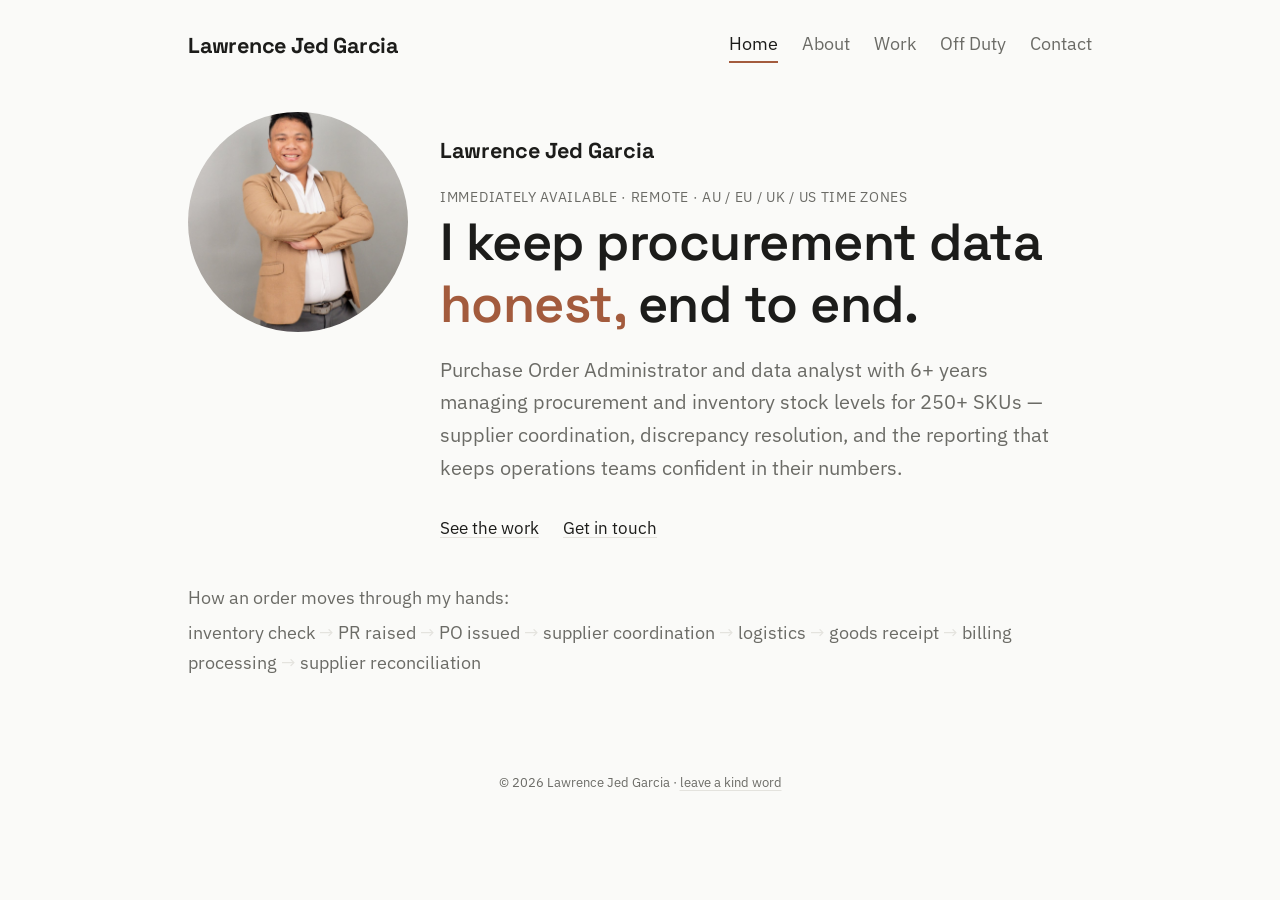
==== index.html @ df940372 "Update og:url meta tag to Vercel production domain" ====
<!DOCTYPE html>
<html lang="en">
<head>
<meta charset="UTF-8">
<meta name="viewport" content="width=device-width, initial-scale=1.0">
<title>Lawrence Jed Garcia — Purchase Order Administrator &amp; Data Analyst</title>
<meta name="description" content="Lawrence Jed Garcia — Purchase Order Administrator and data analyst with 6+ years managing procurement, inventory stock levels, and data reconciliation. Remote-ready, open to AU, EU, UK, and US time zones.">

<link rel="icon" type="image/png" href="favicon.png">

<meta property="og:type" content="website">
<meta property="og:title" content="Lawrence Jed Garcia — Purchase Order Administrator & Data Analyst">
<meta property="og:description" content="6+ years managing procurement, inventory stock levels, supplier coordination, and data reconciliation. Remote-ready, open to AU, EU, UK, and US time zones, immediately available.">
<meta property="og:image" content="photo.jpg">
<meta property="og:url" content="https://lawrencejedgarcia.vercel.app/">

<meta name="twitter:card" content="summary">
<meta name="twitter:title" content="Lawrence Jed Garcia — Purchase Order Administrator & Data Analyst">
<meta name="twitter:description" content="6+ years managing procurement, inventory stock levels, and data reconciliation. Remote-ready, open to AU, EU, UK, and US time zones.">
<meta name="twitter:image" content="photo.jpg">

<link rel="preconnect" href="https://fonts.googleapis.com">
<link rel="preconnect" href="https://fonts.gstatic.com" crossorigin>
<link href="https://fonts.googleapis.com/css2?family=Space+Grotesk:wght@500;600;700&family=IBM+Plex+Sans:wght@400;500&display=swap" rel="stylesheet">
<link rel="stylesheet" href="style.css">
</head>
<body>

<nav class="nav">
  <a class="brand" href="index.html">Lawrence Jed Garcia</a>
  <div class="links">
    <a href="index.html" class="active">Home</a>
    <a href="about.html">About</a>
    <a href="work.html">Work</a>
    <a href="personal.html">Off Duty</a>
    <a href="contact.html">Contact</a>
  </div>
</nav>

<header class="hero">
  <div class="wrap">
    <div class="hero-row">
      <div class="photo">
        <a href="photo.jpg" target="_blank" rel="noopener" aria-label="View full-size photo of Lawrence Jed Garcia">
          <img src="photo.jpg" alt="Portrait of Lawrence Jed Garcia">
        </a>
      </div>
      <div>
        <p class="whoami">Lawrence Jed Garcia</p>
        <span class="eyebrow">Immediately available · Remote · AU / EU / UK / US time zones</span>
        <h1>I keep procurement data <span class="accent">honest,</span> end to end.</h1>
        <p class="sub">
          Purchase Order Administrator and data analyst with 6+ years managing procurement
          and inventory stock levels for 250+ SKUs — supplier coordination, discrepancy
          resolution, and the reporting that keeps operations teams confident in their numbers.
        </p>
        <div class="actions">
          <a class="link" href="work.html">See the work</a>
          <a class="link" href="contact.html">Get in touch</a>
        </div>
      </div>
    </div>

    <div class="process">
      <div>How an order moves through my hands:</div>
      <div class="steps">
        <span>inventory check</span><span>PR raised</span><span>PO issued</span><span>supplier coordination</span><span>logistics</span><span>goods receipt</span><span>billing processing</span><span>supplier reconciliation</span>
      </div>
    </div>
  </div>
</header>

<footer>© <span id="year"></span> Lawrence Jed Garcia · <a class="link" href="testimonial.html" style="color:inherit;">leave a kind word</a></footer>

<script src="transitions.js" defer></script>
<script>document.getElementById('year').textContent = new Date().getFullYear();</script>

</body>
</html>
---- style.css ----
:root{
  --bg: #fafaf8;
  --text: #1c1c1a;
  --text-dim: #6b6b66;
  --line: #e4e3de;
  --accent: #a35b3d;
  --max: 960px;
}

* { box-sizing: border-box; }
html { scroll-behavior: smooth; }

html{ font-size: 18px; }

body{
  margin:0;
  background: var(--bg);
  color: var(--text);
  font-family: 'IBM Plex Sans', system-ui, sans-serif;
  line-height: 1.65;
  -webkit-font-smoothing: antialiased;
}

h1,h2,h3 { font-family:'Space Grotesk', sans-serif; font-weight:600; margin:0; letter-spacing:-0.01em; }

a { color: inherit; }
a.link{ text-decoration: underline; text-decoration-color: var(--line); text-underline-offset: 3px; transition: text-decoration-color .15s ease; }
a.link:hover{ text-decoration-color: var(--accent); }

::selection { background: var(--accent); color: #fff; }

:focus-visible { outline: 2px solid var(--accent); outline-offset: 3px; }

.wrap{ max-width: var(--max); margin: 0 auto; padding: 0 28px; }

/* ---------- nav ---------- */
.nav{
  display:flex;
  align-items:center;
  justify-content: space-between;
  flex-wrap: wrap;
  gap: 14px;
  padding: 28px 28px 0;
  max-width: var(--max);
  margin: 0 auto;
}
.nav .brand{
  font-family:'Space Grotesk', sans-serif;
  font-weight: 700;
  font-size: 1.2rem;
  letter-spacing: -0.01em;
  text-decoration:none;
}
.nav .links{ display:flex; gap: 24px; flex-wrap: wrap; font-size: 1rem; }
.nav .links a{
  text-decoration:none;
  color: var(--text-dim);
  padding-bottom: 2px;
  border-bottom: 2px solid transparent;
}
.nav .links a:hover{ color: var(--text); }
.nav .links a.active{ color: var(--text); border-bottom-color: var(--accent); }

section{ padding: 64px 28px; }
section + section{ border-top: 1px solid var(--line); }

.eyebrow{
  font-size: 14px;
  color: var(--text-dim);
  letter-spacing: 0.05em;
  text-transform: uppercase;
  margin-bottom: 22px;
}

/* ---------- hero ---------- */
header.hero{ padding: 48px 28px 64px; }

.hero-row{
  display:flex;
  align-items:flex-start;
  gap: 32px;
}
.hero-row .photo{
  flex: 0 0 220px;
  width: 220px;
  height: 220px;
  border-radius: 50%;
  overflow: hidden;
  background: var(--line);
}
.hero-row .photo a{ display:block; width:100%; height:100%; cursor: pointer; }
.hero-row .photo img{ width:100%; height:100%; object-fit: cover; display:block; transition: transform .2s ease, opacity .2s ease; }
.hero-row .photo a:hover img{ transform: scale(1.05); opacity: 0.92; }

.hero .whoami{
  font-family:'Space Grotesk', sans-serif;
  font-weight: 700;
  font-size: 1.2rem;
  color: var(--text);
  margin-bottom: 12px;
}

.hero h1{
  font-size: clamp(2.1rem, 4.8vw, 2.9rem);
  line-height: 1.2;
}
.hero h1 .accent{ color: var(--accent); }

.hero p.sub{
  margin-top: 18px;
  max-width: 52ch;
  color: var(--text-dim);
  font-size: 1.1rem;
}

.actions{ margin-top: 30px; display:flex; gap: 24px; flex-wrap: wrap; font-size: 0.95rem; }

.process{
  margin-top: 40px;
  font-size: 1rem;
  color: var(--text-dim);
}
.process .steps{ margin-top: 6px; }
.process .steps span:not(:last-child)::after{ content: ' → '; color: var(--line); }

/* ---------- page header (non-home pages) ---------- */
.page-head{ padding: 48px 28px 8px; }
.page-head h1{ font-size: clamp(1.8rem, 3.8vw, 2.3rem); }

/* ---------- about ---------- */
section h2{ font-size: 1.5rem; margin-bottom: 20px; }
.about p{ color: var(--text); max-width: 60ch; font-size: 1.05rem; }
.about p + p{ margin-top: 14px; }
.about p.dim{ color: var(--text-dim); }

.skills{ margin-top: 30px; }
.skills-group{ margin-bottom: 22px; }
.skills-group:last-child{ margin-bottom: 0; }
.skills-heading{
  font-size: 0.85rem;
  color: var(--text-dim);
  text-transform: uppercase;
  letter-spacing: 0.05em;
  margin-bottom: 10px;
}
.chips{ display:flex; flex-wrap: wrap; gap: 8px; }
.chip{
  font-size: 0.92rem;
  padding: 7px 14px;
  border: 1px solid var(--line);
  border-radius: 999px;
  color: var(--text);
  background: #fff;
}

.facts{ margin-top: 30px; font-size: 1rem; }
.facts .row{ display:flex; gap: 16px; padding: 12px 0; border-top: 1px solid var(--line); }
.facts .row:last-child{ border-bottom: 1px solid var(--line); }
.facts .row dt{ flex: 0 0 130px; color: var(--text-dim); }
.facts .row dd{ margin:0; }

/* ---------- work ---------- */
.entry{ padding: 26px 0; border-top: 1px solid var(--line); }
.entry:last-child{ border-bottom: 1px solid var(--line); }
.entry .tag{ font-size: 13px; color: var(--accent); text-transform: uppercase; letter-spacing: 0.05em; }
.entry h3{ font-size: 1.2rem; margin: 8px 0 2px; }
.entry .org{ color: var(--text-dim); font-size: 0.98rem; margin-bottom: 12px; }
.entry p{ color: var(--text-dim); font-size: 1.02rem; max-width: 58ch; }
.entry ul{ margin: 4px 0 0; padding-left: 20px; max-width: 58ch; }
.entry ul li{ color: var(--text-dim); font-size: 1.02rem; margin-bottom: 6px; }

/* ---------- personal ---------- */
.personal .entry p{ margin: 0; font-size: 1.05rem; }
.personal .entry img{ transition: transform .2s ease, opacity .2s ease; cursor: pointer; }
.personal .entry a:hover img{ transform: scale(1.05); opacity: 0.9; }

/* ---------- testimonials ---------- */
.testimonial{
  padding: 26px 0;
  border-top: 1px solid var(--line);
}
.testimonial:last-child{ border-bottom: 1px solid var(--line); }
.testimonial blockquote{
  margin: 0;
  font-family: 'Space Grotesk', sans-serif;
  font-size: 1.15rem;
  line-height: 1.5;
  color: var(--text);
  max-width: 62ch;
}
.testimonial blockquote::before{
  content: '“';
  color: var(--accent);
  font-size: 1.5em;
  line-height: 0;
  vertical-align: -0.15em;
  margin-right: 4px;
}
.testimonial blockquote::after{
  content: '”';
  color: var(--accent);
  font-size: 1.5em;
  line-height: 0;
  vertical-align: -0.35em;
  margin-left: 2px;
}
.testimonial .attribution{
  margin-top: 14px;
  font-size: 0.95rem;
  color: var(--text-dim);
}

/* ---------- contact ---------- */
.contact a.mail{
  font-family:'Space Grotesk', sans-serif;
  font-size: clamp(1.4rem, 3vw, 1.85rem);
  font-weight: 600;
  text-decoration: none;
  border-bottom: 2px solid var(--accent);
  padding-bottom: 3px;
}
.contact .socials{ margin-top: 22px; display:flex; gap: 22px; font-size: 1.02rem; }

footer{
  padding: 30px 28px 48px;
  text-align:center;
  color: var(--text-dim);
  font-size: 12.5px;
}

@media (max-width: 560px){
  .hero-row{ flex-direction: column; gap: 20px; }
}

@media (prefers-reduced-motion: reduce){ html{ scroll-behavior:auto; } }

/* ---------- page transitions ---------- */
@keyframes fadeIn {
  from { opacity: 0; transform: translateY(6px); }
  to   { opacity: 1; transform: translateY(0); }
}

body{
  animation: fadeIn 0.35s ease-out;
}

body.is-leaving{
  opacity: 0;
  transform: translateY(-4px);
  transition: opacity 0.2s ease-out, transform 0.2s ease-out;
}

@media (prefers-reduced-motion: reduce){
  body{ animation: none; }
  body.is-leaving{ transition: none; transform: none; }
}
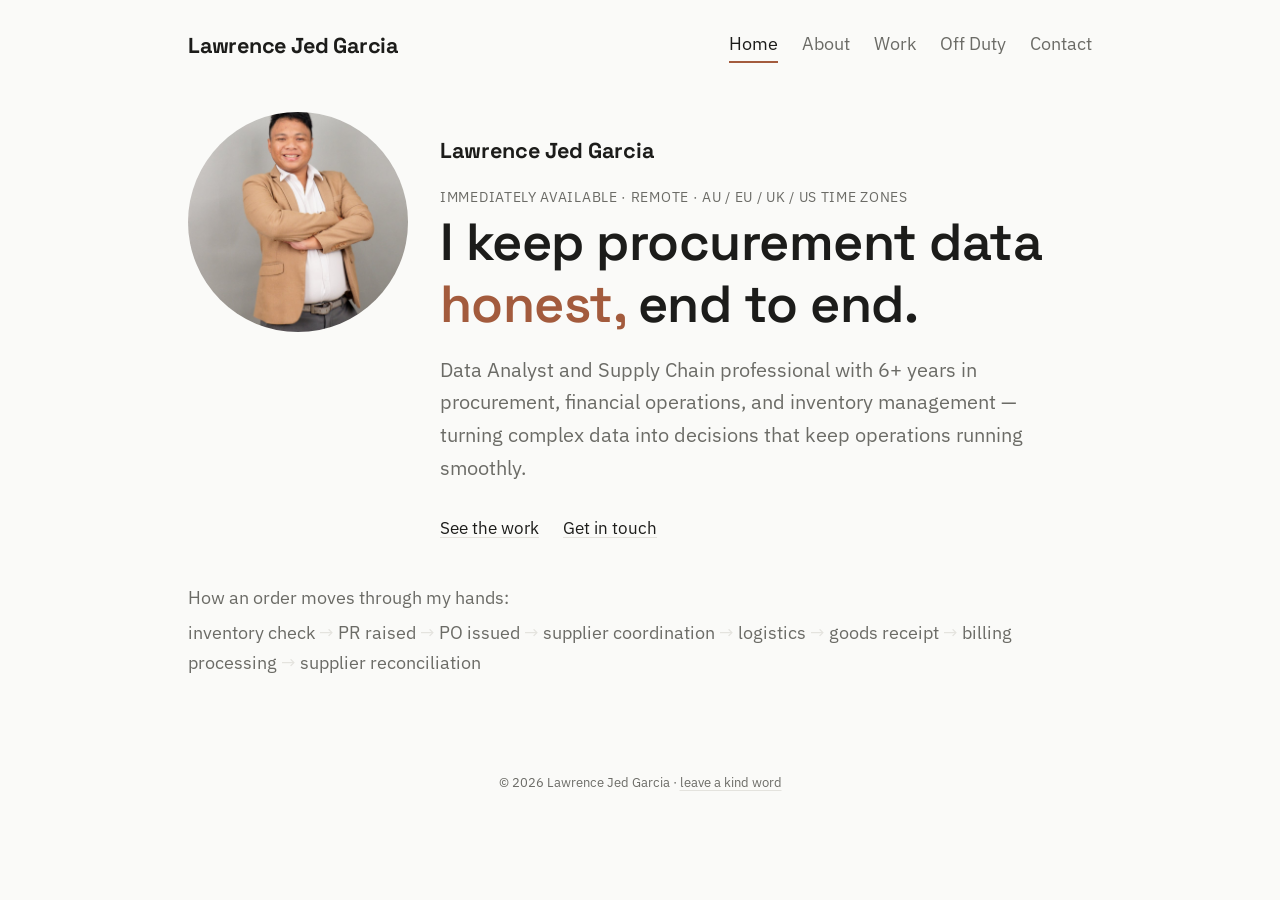
==== commit 2c5d2160: "Rewrite hero subheading to lead with data analysis and supply chain" ====
--- a/index.html
+++ b/index.html
@@ -50,9 +50,9 @@
         <span class="eyebrow">Immediately available · Remote · AU / EU / UK / US time zones</span>
         <h1>I keep procurement data <span class="accent">honest,</span> end to end.</h1>
         <p class="sub">
-          Purchase Order Administrator and data analyst with 6+ years managing procurement
-          and inventory stock levels for 250+ SKUs — supplier coordination, discrepancy
-          resolution, and the reporting that keeps operations teams confident in their numbers.
+          Data Analyst and Supply Chain professional with 6+ years in procurement,
+          financial operations, and inventory management — turning complex data into
+          decisions that keep operations running smoothly.
         </p>
         <div class="actions">
           <a class="link" href="work.html">See the work</a>
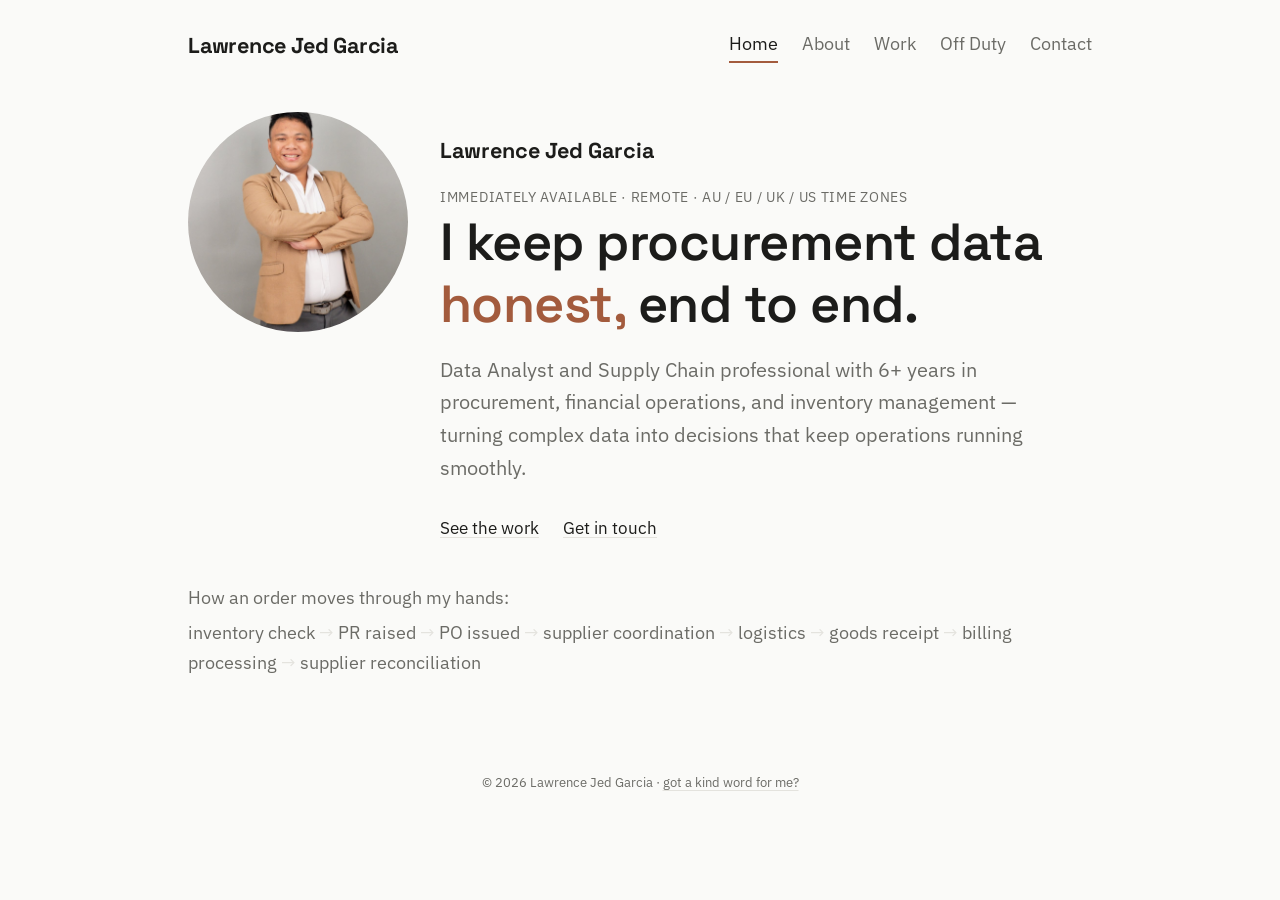
==== commit 95baef91: "Make footer testimonial link phrasing more personal" ====
--- a/index.html
+++ b/index.html
@@ -70,7 +70,7 @@
   </div>
 </header>
 
-<footer>© <span id="year"></span> Lawrence Jed Garcia · <a class="link" href="testimonial.html" style="color:inherit;">leave a kind word</a></footer>
+<footer>© <span id="year"></span> Lawrence Jed Garcia · <a class="link" href="testimonial.html" style="color:inherit;">got a kind word for me?</a></footer>
 
 <script src="transitions.js" defer></script>
 <script>document.getElementById('year').textContent = new Date().getFullYear();</script>
--- a/style.css
+++ b/style.css
@@ -235,22 +235,30 @@
 @media (prefers-reduced-motion: reduce){ html{ scroll-behavior:auto; } }
 
 /* ---------- page transitions ---------- */
+:root{
+  --page-ease: cubic-bezier(0.22, 0.61, 0.36, 1);
+  --page-enter: 0.42s;
+  --page-leave: 0.28s;
+}
+
 @keyframes fadeIn {
-  from { opacity: 0; transform: translateY(6px); }
+  from { opacity: 0; transform: translateY(10px); }
   to   { opacity: 1; transform: translateY(0); }
 }
 
 body{
-  animation: fadeIn 0.35s ease-out;
+  animation: fadeIn var(--page-enter) var(--page-ease) both;
+  will-change: opacity, transform;
 }
 
 body.is-leaving{
   opacity: 0;
-  transform: translateY(-4px);
-  transition: opacity 0.2s ease-out, transform 0.2s ease-out;
+  transform: translateY(-8px);
+  transition: opacity var(--page-leave) var(--page-ease),
+              transform var(--page-leave) var(--page-ease);
 }
 
 @media (prefers-reduced-motion: reduce){
-  body{ animation: none; }
+  body{ animation: none; will-change: auto; }
   body.is-leaving{ transition: none; transform: none; }
 }
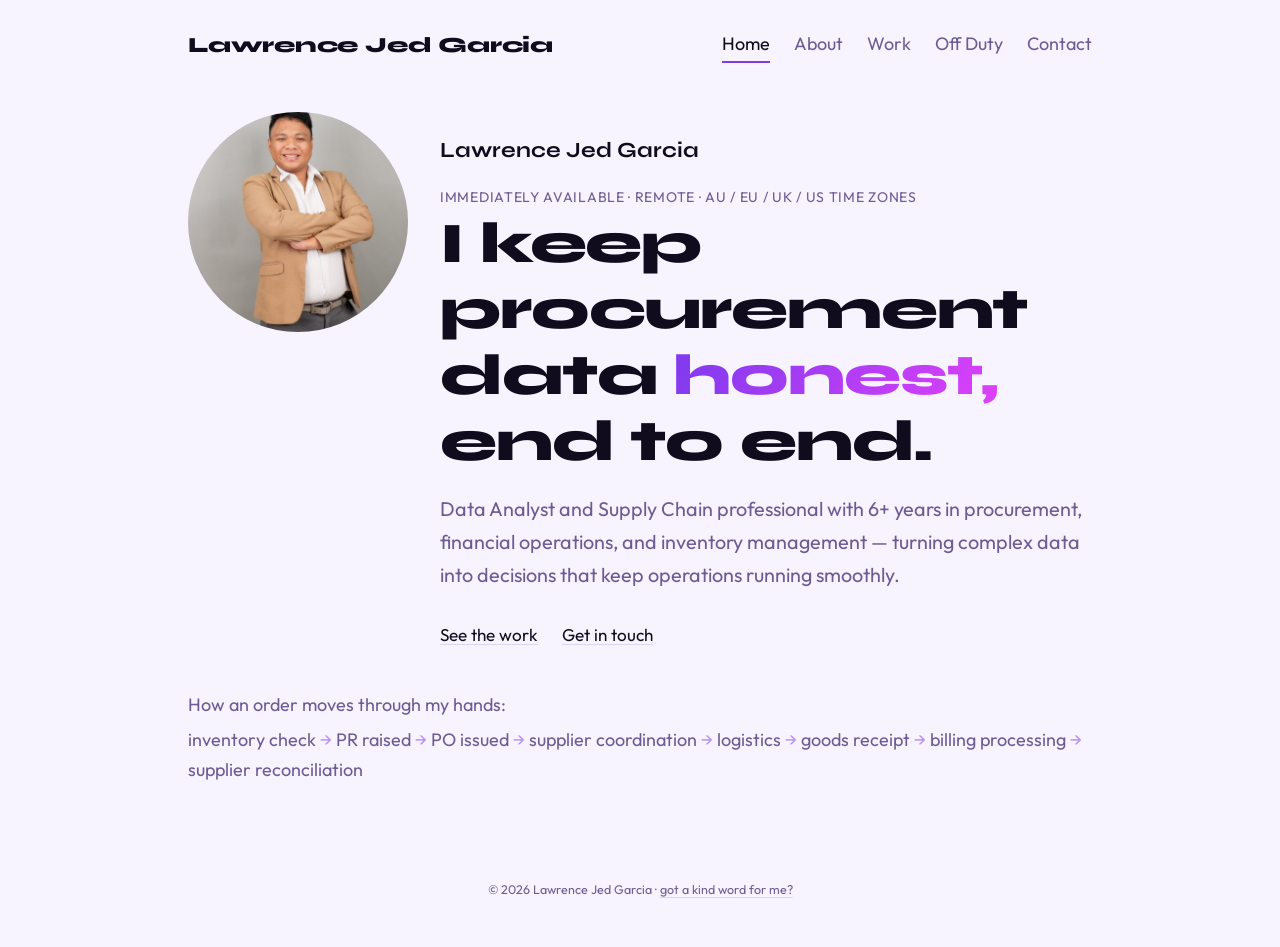
==== commit 448723fc: "Restyle UI with Gen Z-coded colors and typography - Swap color palette: warm terracotta → electric v" ====
--- a/index.html
+++ b/index.html
@@ -21,7 +21,7 @@
 
 <link rel="preconnect" href="https://fonts.googleapis.com">
 <link rel="preconnect" href="https://fonts.gstatic.com" crossorigin>
-<link href="https://fonts.googleapis.com/css2?family=Space+Grotesk:wght@500;600;700&family=IBM+Plex+Sans:wght@400;500&display=swap" rel="stylesheet">
+<link href="https://fonts.googleapis.com/css2?family=Syne:wght@700;800&family=Outfit:wght@400;500&display=swap" rel="stylesheet">
 <link rel="stylesheet" href="style.css">
 </head>
 <body>
--- a/style.css
+++ b/style.css
@@ -1,9 +1,10 @@
 :root{
-  --bg: #fafaf8;
-  --text: #1c1c1a;
-  --text-dim: #6b6b66;
-  --line: #e4e3de;
-  --accent: #a35b3d;
+  --bg: #f7f3ff;
+  --text: #100c1e;
+  --text-dim: #6d5c94;
+  --line: #ddd5f5;
+  --accent: #7c3aed;
+  --accent-hot: #e040fb;
   --max: 960px;
 }
 
@@ -16,12 +17,12 @@
   margin:0;
   background: var(--bg);
   color: var(--text);
-  font-family: 'IBM Plex Sans', system-ui, sans-serif;
+  font-family: 'Outfit', system-ui, sans-serif;
   line-height: 1.65;
   -webkit-font-smoothing: antialiased;
 }
 
-h1,h2,h3 { font-family:'Space Grotesk', sans-serif; font-weight:600; margin:0; letter-spacing:-0.01em; }
+h1,h2,h3 { font-family:'Syne', sans-serif; font-weight:800; margin:0; letter-spacing:-0.02em; }
 
 a { color: inherit; }
 a.link{ text-decoration: underline; text-decoration-color: var(--line); text-underline-offset: 3px; transition: text-decoration-color .15s ease; }
@@ -45,8 +46,8 @@
   margin: 0 auto;
 }
 .nav .brand{
-  font-family:'Space Grotesk', sans-serif;
-  font-weight: 700;
+  font-family:'Syne', sans-serif;
+  font-weight: 800;
   font-size: 1.2rem;
   letter-spacing: -0.01em;
   text-decoration:none;
@@ -93,7 +94,7 @@
 .hero-row .photo a:hover img{ transform: scale(1.05); opacity: 0.92; }
 
 .hero .whoami{
-  font-family:'Space Grotesk', sans-serif;
+  font-family:'Syne', sans-serif;
   font-weight: 700;
   font-size: 1.2rem;
   color: var(--text);
@@ -101,10 +102,15 @@
 }
 
 .hero h1{
-  font-size: clamp(2.1rem, 4.8vw, 2.9rem);
-  line-height: 1.2;
-}
-.hero h1 .accent{ color: var(--accent); }
+  font-size: clamp(2.3rem, 5.2vw, 3.2rem);
+  line-height: 1.15;
+}
+.hero h1 .accent{
+  background: linear-gradient(125deg, var(--accent), var(--accent-hot));
+  -webkit-background-clip: text;
+  -webkit-text-fill-color: transparent;
+  background-clip: text;
+}
 
 .hero p.sub{
   margin-top: 18px;
@@ -121,7 +127,7 @@
   color: var(--text-dim);
 }
 .process .steps{ margin-top: 6px; }
-.process .steps span:not(:last-child)::after{ content: ' → '; color: var(--line); }
+.process .steps span:not(:last-child)::after{ content: ' → '; color: var(--accent); opacity: 0.5; }
 
 /* ---------- page header (non-home pages) ---------- */
 .page-head{ padding: 48px 28px 8px; }
@@ -145,12 +151,13 @@
 }
 .chips{ display:flex; flex-wrap: wrap; gap: 8px; }
 .chip{
-  font-size: 0.92rem;
-  padding: 7px 14px;
-  border: 1px solid var(--line);
+  font-size: 0.88rem;
+  font-weight: 500;
+  padding: 6px 14px;
+  border: 1.5px solid var(--accent);
   border-radius: 999px;
-  color: var(--text);
-  background: #fff;
+  color: var(--accent);
+  background: rgba(124,58,237,0.07);
 }
 
 .facts{ margin-top: 30px; font-size: 1rem; }
@@ -182,7 +189,7 @@
 .testimonial:last-child{ border-bottom: 1px solid var(--line); }
 .testimonial blockquote{
   margin: 0;
-  font-family: 'Space Grotesk', sans-serif;
+  font-family: 'Syne', sans-serif;
   font-size: 1.15rem;
   line-height: 1.5;
   color: var(--text);
@@ -212,7 +219,7 @@
 
 /* ---------- contact ---------- */
 .contact a.mail{
-  font-family:'Space Grotesk', sans-serif;
+  font-family:'Syne', sans-serif;
   font-size: clamp(1.4rem, 3vw, 1.85rem);
   font-weight: 600;
   text-decoration: none;
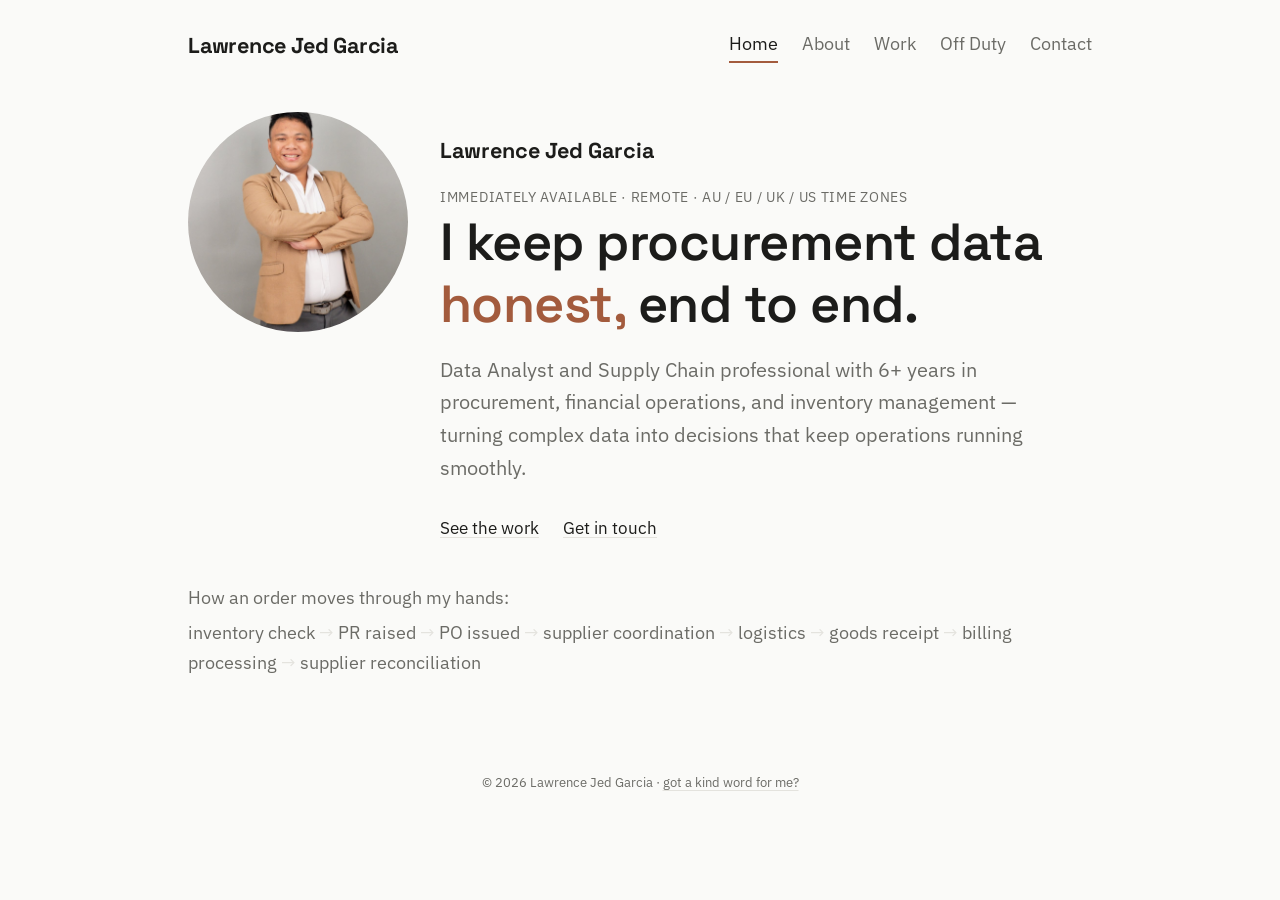
==== commit 58029ad0: "Revert "Restyle UI with Gen Z-coded colors and typography (#15)" This reverts commit 60b1a9f3ea03d45" ====
--- a/index.html
+++ b/index.html
@@ -21,7 +21,7 @@
 
 <link rel="preconnect" href="https://fonts.googleapis.com">
 <link rel="preconnect" href="https://fonts.gstatic.com" crossorigin>
-<link href="https://fonts.googleapis.com/css2?family=Syne:wght@700;800&family=Outfit:wght@400;500&display=swap" rel="stylesheet">
+<link href="https://fonts.googleapis.com/css2?family=Space+Grotesk:wght@500;600;700&family=IBM+Plex+Sans:wght@400;500&display=swap" rel="stylesheet">
 <link rel="stylesheet" href="style.css">
 </head>
 <body>
--- a/style.css
+++ b/style.css
@@ -1,10 +1,9 @@
 :root{
-  --bg: #f7f3ff;
-  --text: #100c1e;
-  --text-dim: #6d5c94;
-  --line: #ddd5f5;
-  --accent: #7c3aed;
-  --accent-hot: #e040fb;
+  --bg: #fafaf8;
+  --text: #1c1c1a;
+  --text-dim: #6b6b66;
+  --line: #e4e3de;
+  --accent: #a35b3d;
   --max: 960px;
 }
 
@@ -17,12 +16,12 @@
   margin:0;
   background: var(--bg);
   color: var(--text);
-  font-family: 'Outfit', system-ui, sans-serif;
+  font-family: 'IBM Plex Sans', system-ui, sans-serif;
   line-height: 1.65;
   -webkit-font-smoothing: antialiased;
 }
 
-h1,h2,h3 { font-family:'Syne', sans-serif; font-weight:800; margin:0; letter-spacing:-0.02em; }
+h1,h2,h3 { font-family:'Space Grotesk', sans-serif; font-weight:600; margin:0; letter-spacing:-0.01em; }
 
 a { color: inherit; }
 a.link{ text-decoration: underline; text-decoration-color: var(--line); text-underline-offset: 3px; transition: text-decoration-color .15s ease; }
@@ -46,8 +45,8 @@
   margin: 0 auto;
 }
 .nav .brand{
-  font-family:'Syne', sans-serif;
-  font-weight: 800;
+  font-family:'Space Grotesk', sans-serif;
+  font-weight: 700;
   font-size: 1.2rem;
   letter-spacing: -0.01em;
   text-decoration:none;
@@ -94,7 +93,7 @@
 .hero-row .photo a:hover img{ transform: scale(1.05); opacity: 0.92; }
 
 .hero .whoami{
-  font-family:'Syne', sans-serif;
+  font-family:'Space Grotesk', sans-serif;
   font-weight: 700;
   font-size: 1.2rem;
   color: var(--text);
@@ -102,15 +101,10 @@
 }
 
 .hero h1{
-  font-size: clamp(2.3rem, 5.2vw, 3.2rem);
-  line-height: 1.15;
-}
-.hero h1 .accent{
-  background: linear-gradient(125deg, var(--accent), var(--accent-hot));
-  -webkit-background-clip: text;
-  -webkit-text-fill-color: transparent;
-  background-clip: text;
-}
+  font-size: clamp(2.1rem, 4.8vw, 2.9rem);
+  line-height: 1.2;
+}
+.hero h1 .accent{ color: var(--accent); }
 
 .hero p.sub{
   margin-top: 18px;
@@ -127,7 +121,7 @@
   color: var(--text-dim);
 }
 .process .steps{ margin-top: 6px; }
-.process .steps span:not(:last-child)::after{ content: ' → '; color: var(--accent); opacity: 0.5; }
+.process .steps span:not(:last-child)::after{ content: ' → '; color: var(--line); }
 
 /* ---------- page header (non-home pages) ---------- */
 .page-head{ padding: 48px 28px 8px; }
@@ -151,13 +145,12 @@
 }
 .chips{ display:flex; flex-wrap: wrap; gap: 8px; }
 .chip{
-  font-size: 0.88rem;
-  font-weight: 500;
-  padding: 6px 14px;
-  border: 1.5px solid var(--accent);
+  font-size: 0.92rem;
+  padding: 7px 14px;
+  border: 1px solid var(--line);
   border-radius: 999px;
-  color: var(--accent);
-  background: rgba(124,58,237,0.07);
+  color: var(--text);
+  background: #fff;
 }
 
 .facts{ margin-top: 30px; font-size: 1rem; }
@@ -189,7 +182,7 @@
 .testimonial:last-child{ border-bottom: 1px solid var(--line); }
 .testimonial blockquote{
   margin: 0;
-  font-family: 'Syne', sans-serif;
+  font-family: 'Space Grotesk', sans-serif;
   font-size: 1.15rem;
   line-height: 1.5;
   color: var(--text);
@@ -219,7 +212,7 @@
 
 /* ---------- contact ---------- */
 .contact a.mail{
-  font-family:'Syne', sans-serif;
+  font-family:'Space Grotesk', sans-serif;
   font-size: clamp(1.4rem, 3vw, 1.85rem);
   font-weight: 600;
   text-decoration: none;
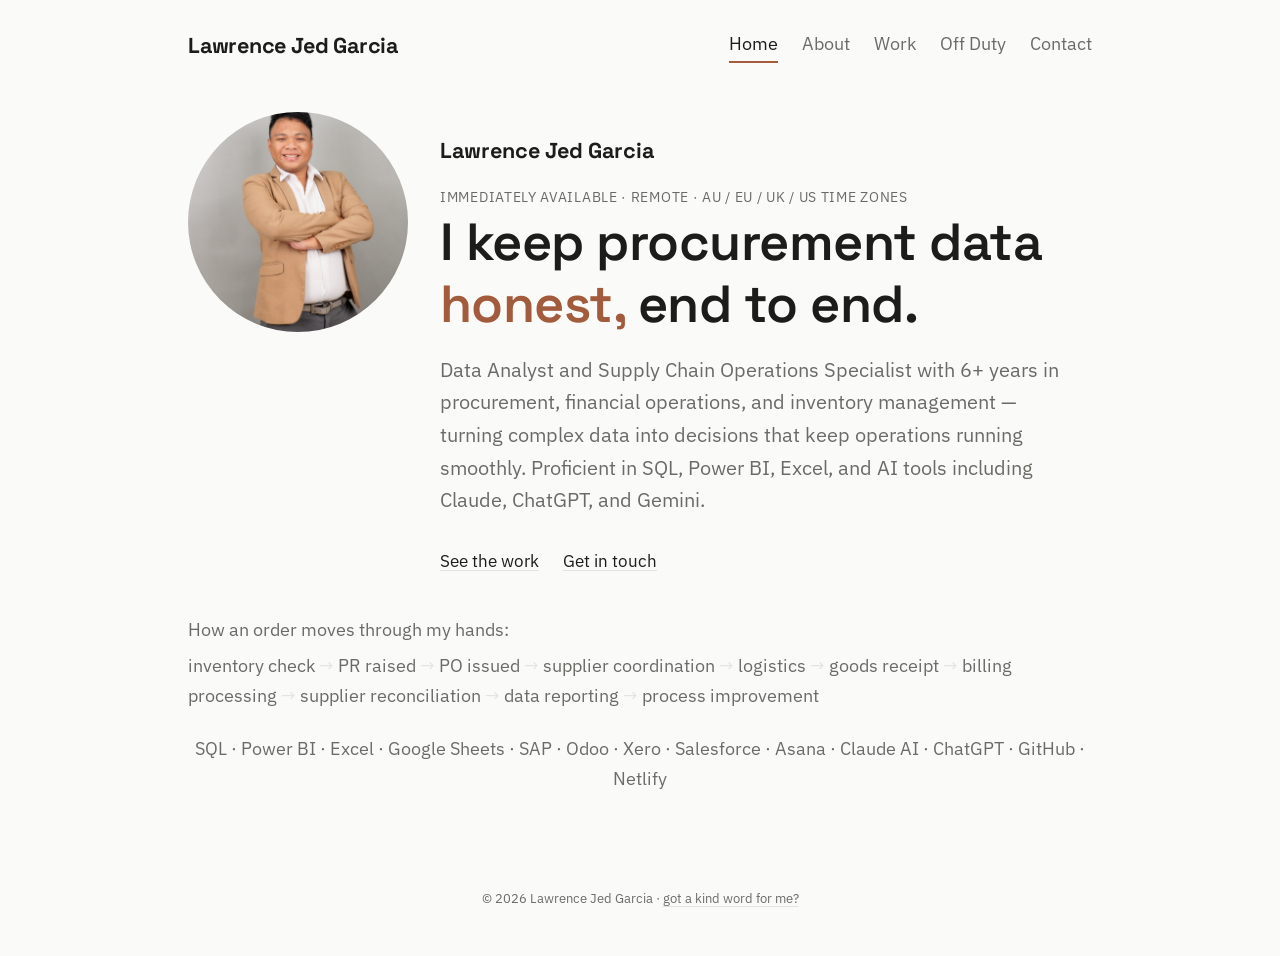
==== commit 22e4f0d4: "Update home page title, meta tags, hero copy, and add tools row Co-Authored-By: Claude Opus 5.5 <nor" ====
--- a/index.html
+++ b/index.html
@@ -3,20 +3,20 @@
 <head>
 <meta charset="UTF-8">
 <meta name="viewport" content="width=device-width, initial-scale=1.0">
-<title>Lawrence Jed Garcia — Purchase Order Administrator &amp; Data Analyst</title>
-<meta name="description" content="Lawrence Jed Garcia — Purchase Order Administrator and data analyst with 6+ years managing procurement, inventory stock levels, and data reconciliation. Remote-ready, open to AU, EU, UK, and US time zones.">
+<title>Lawrence Jed Garcia — Data Analyst &amp; Supply Chain Operations Specialist</title>
+<meta name="description" content="Lawrence Jed Garcia — Data Analyst and Supply Chain Operations Specialist with 6+ years in procurement, inventory management, financial operations, and data analysis. Remote-ready, open to AU, EU, UK, and US time zones.">
 
 <link rel="icon" type="image/png" href="favicon.png">
 
 <meta property="og:type" content="website">
-<meta property="og:title" content="Lawrence Jed Garcia — Purchase Order Administrator & Data Analyst">
-<meta property="og:description" content="6+ years managing procurement, inventory stock levels, supplier coordination, and data reconciliation. Remote-ready, open to AU, EU, UK, and US time zones, immediately available.">
+<meta property="og:title" content="Lawrence Jed Garcia — Data Analyst & Supply Chain Operations Specialist">
+<meta property="og:description" content="Lawrence Jed Garcia — Data Analyst and Supply Chain Operations Specialist with 6+ years in procurement, inventory management, financial operations, and data analysis. Remote-ready, open to AU, EU, UK, and US time zones.">
 <meta property="og:image" content="photo.jpg">
 <meta property="og:url" content="https://lawrencejedgarcia.vercel.app/">
 
 <meta name="twitter:card" content="summary">
-<meta name="twitter:title" content="Lawrence Jed Garcia — Purchase Order Administrator & Data Analyst">
-<meta name="twitter:description" content="6+ years managing procurement, inventory stock levels, and data reconciliation. Remote-ready, open to AU, EU, UK, and US time zones.">
+<meta name="twitter:title" content="Lawrence Jed Garcia — Data Analyst & Supply Chain Operations Specialist">
+<meta name="twitter:description" content="Lawrence Jed Garcia — Data Analyst and Supply Chain Operations Specialist with 6+ years in procurement, inventory management, financial operations, and data analysis. Remote-ready, open to AU, EU, UK, and US time zones.">
 <meta name="twitter:image" content="photo.jpg">
 
 <link rel="preconnect" href="https://fonts.googleapis.com">
@@ -50,9 +50,10 @@
         <span class="eyebrow">Immediately available · Remote · AU / EU / UK / US time zones</span>
         <h1>I keep procurement data <span class="accent">honest,</span> end to end.</h1>
         <p class="sub">
-          Data Analyst and Supply Chain professional with 6+ years in procurement,
+          Data Analyst and Supply Chain Operations Specialist with 6+ years in procurement,
           financial operations, and inventory management — turning complex data into
-          decisions that keep operations running smoothly.
+          decisions that keep operations running smoothly. Proficient in SQL, Power BI,
+          Excel, and AI tools including Claude, ChatGPT, and Gemini.
         </p>
         <div class="actions">
           <a class="link" href="work.html">See the work</a>
@@ -64,9 +65,11 @@
     <div class="process">
       <div>How an order moves through my hands:</div>
       <div class="steps">
-        <span>inventory check</span><span>PR raised</span><span>PO issued</span><span>supplier coordination</span><span>logistics</span><span>goods receipt</span><span>billing processing</span><span>supplier reconciliation</span>
+        <span>inventory check</span><span>PR raised</span><span>PO issued</span><span>supplier coordination</span><span>logistics</span><span>goods receipt</span><span>billing processing</span><span>supplier reconciliation</span><span>data reporting</span><span>process improvement</span>
       </div>
     </div>
+
+    <div class="process tools">SQL · Power BI · Excel · Google Sheets · SAP · Odoo · Xero · Salesforce · Asana · Claude AI · ChatGPT · GitHub · Netlify</div>
   </div>
 </header>
 
--- a/style.css
+++ b/style.css
@@ -122,6 +122,7 @@
 }
 .process .steps{ margin-top: 6px; }
 .process .steps span:not(:last-child)::after{ content: ' → '; color: var(--line); }
+.process.tools{ margin-top: 24px; text-align: center; }
 
 /* ---------- page header (non-home pages) ---------- */
 .page-head{ padding: 48px 28px 8px; }
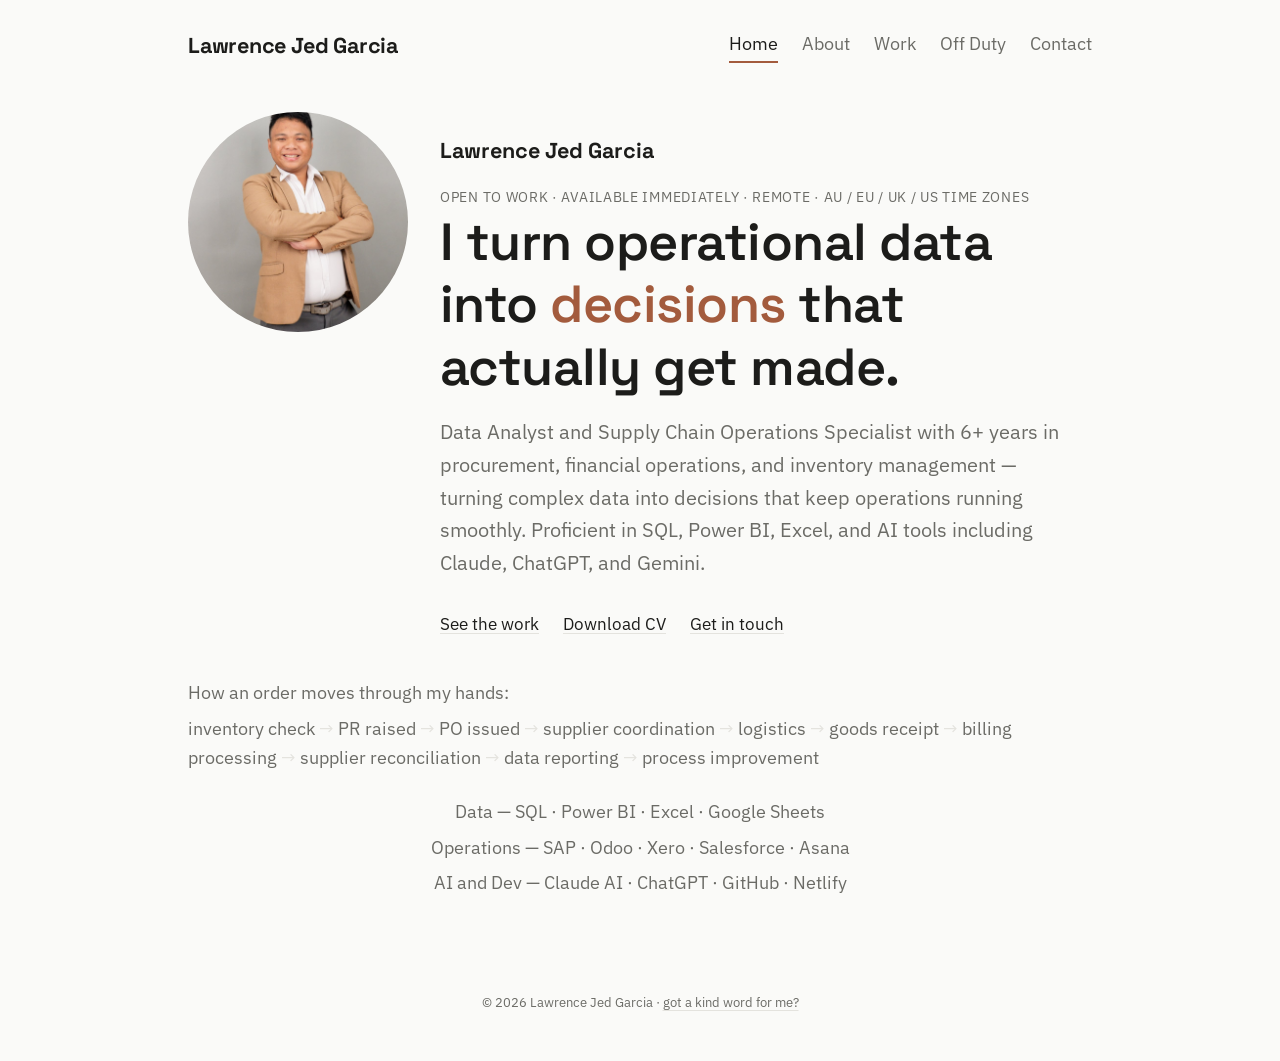
==== commit d44f5af6: "Update home headline, status badge, grouped tools rows, and add CV link Co-Authored-By: Claude Opus " ====
--- a/index.html
+++ b/index.html
@@ -47,8 +47,8 @@
       </div>
       <div>
         <p class="whoami">Lawrence Jed Garcia</p>
-        <span class="eyebrow">Immediately available · Remote · AU / EU / UK / US time zones</span>
-        <h1>I keep procurement data <span class="accent">honest,</span> end to end.</h1>
+        <span class="eyebrow">Open to work · Available immediately · Remote · AU / EU / UK / US time zones</span>
+        <h1>I turn operational data into <span class="accent">decisions</span> that actually get made.</h1>
         <p class="sub">
           Data Analyst and Supply Chain Operations Specialist with 6+ years in procurement,
           financial operations, and inventory management — turning complex data into
@@ -57,6 +57,7 @@
         </p>
         <div class="actions">
           <a class="link" href="work.html">See the work</a>
+          <a class="link" href="/CV_LawrenceJedGarcia.pdf" target="_blank" rel="noopener">Download CV</a>
           <a class="link" href="contact.html">Get in touch</a>
         </div>
       </div>
@@ -69,7 +70,11 @@
       </div>
     </div>
 
-    <div class="process tools">SQL · Power BI · Excel · Google Sheets · SAP · Odoo · Xero · Salesforce · Asana · Claude AI · ChatGPT · GitHub · Netlify</div>
+    <div class="process tools">
+      <div>Data — SQL · Power BI · Excel · Google Sheets</div>
+      <div>Operations — SAP · Odoo · Xero · Salesforce · Asana</div>
+      <div>AI and Dev — Claude AI · ChatGPT · GitHub · Netlify</div>
+    </div>
   </div>
 </header>
 
--- a/style.css
+++ b/style.css
@@ -123,6 +123,7 @@
 .process .steps{ margin-top: 6px; }
 .process .steps span:not(:last-child)::after{ content: ' → '; color: var(--line); }
 .process.tools{ margin-top: 24px; text-align: center; }
+.process.tools div + div{ margin-top: 6px; }
 
 /* ---------- page header (non-home pages) ---------- */
 .page-head{ padding: 48px 28px 8px; }
